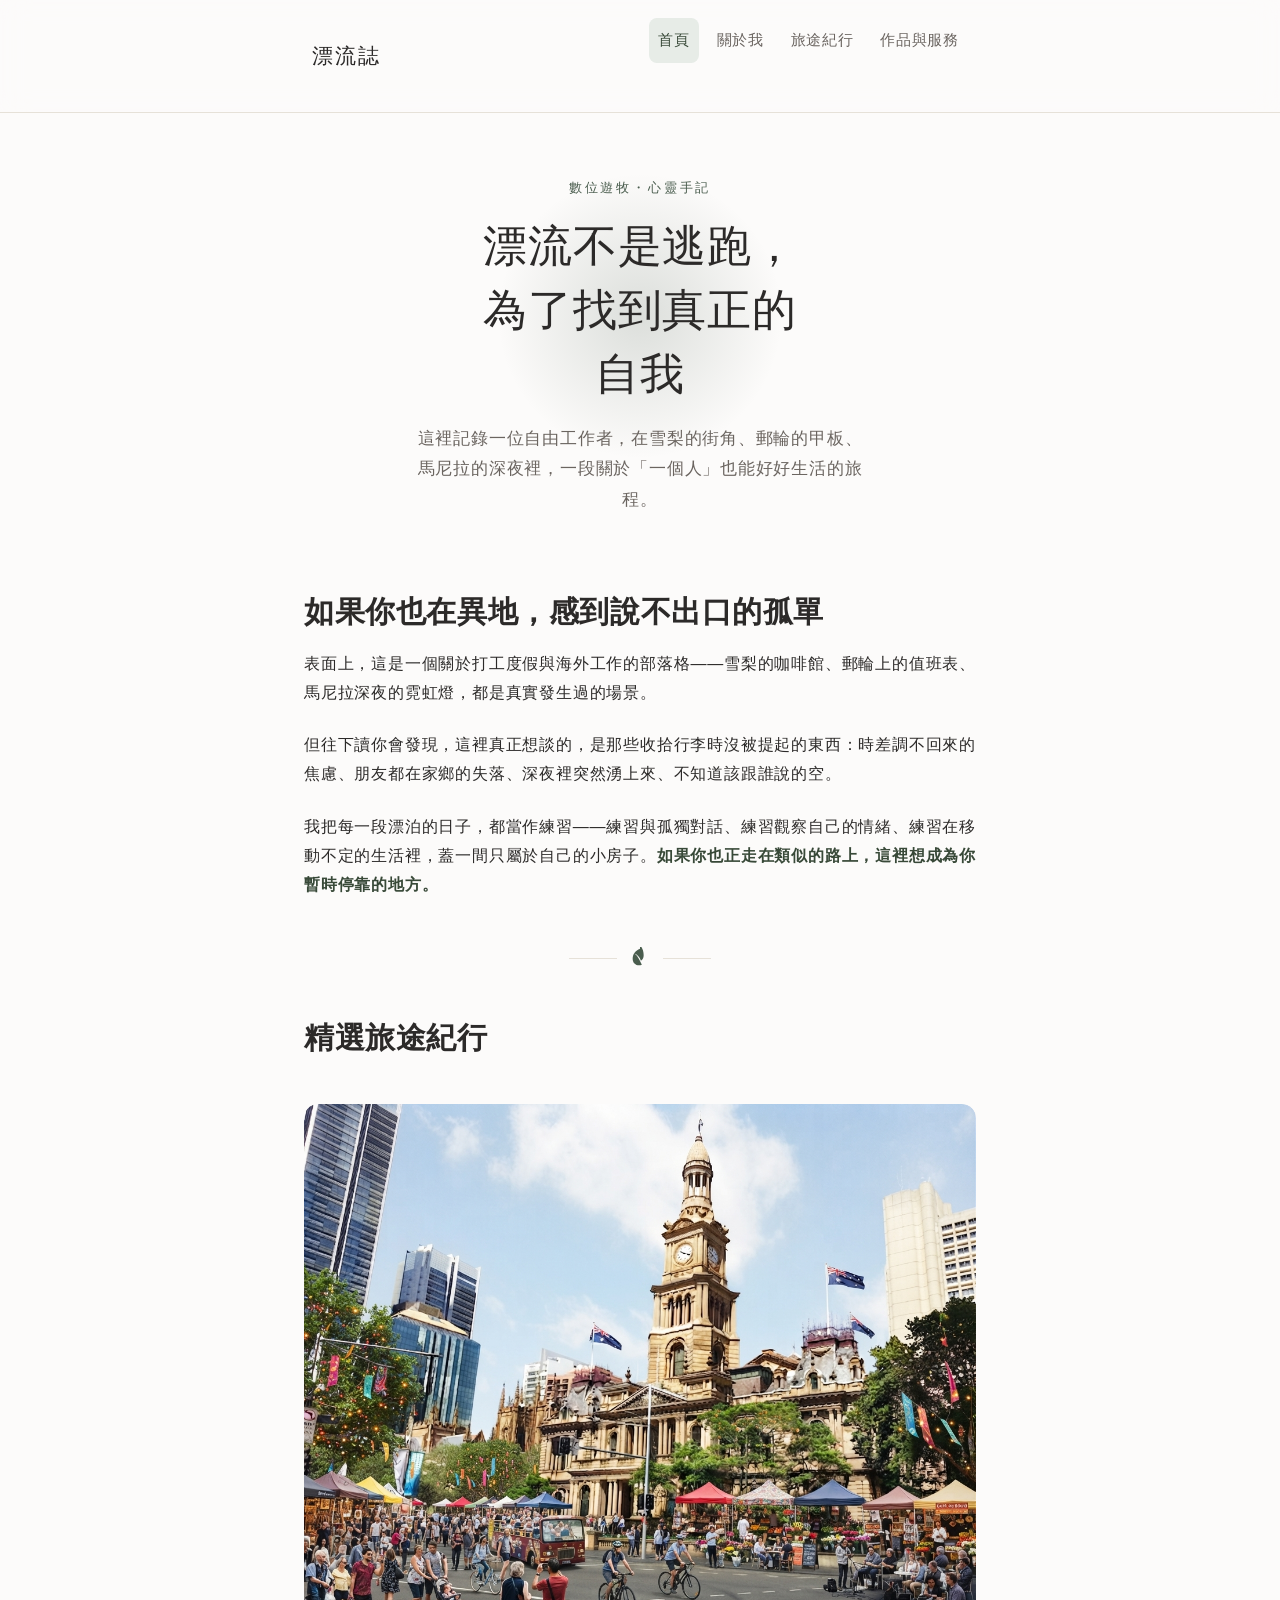
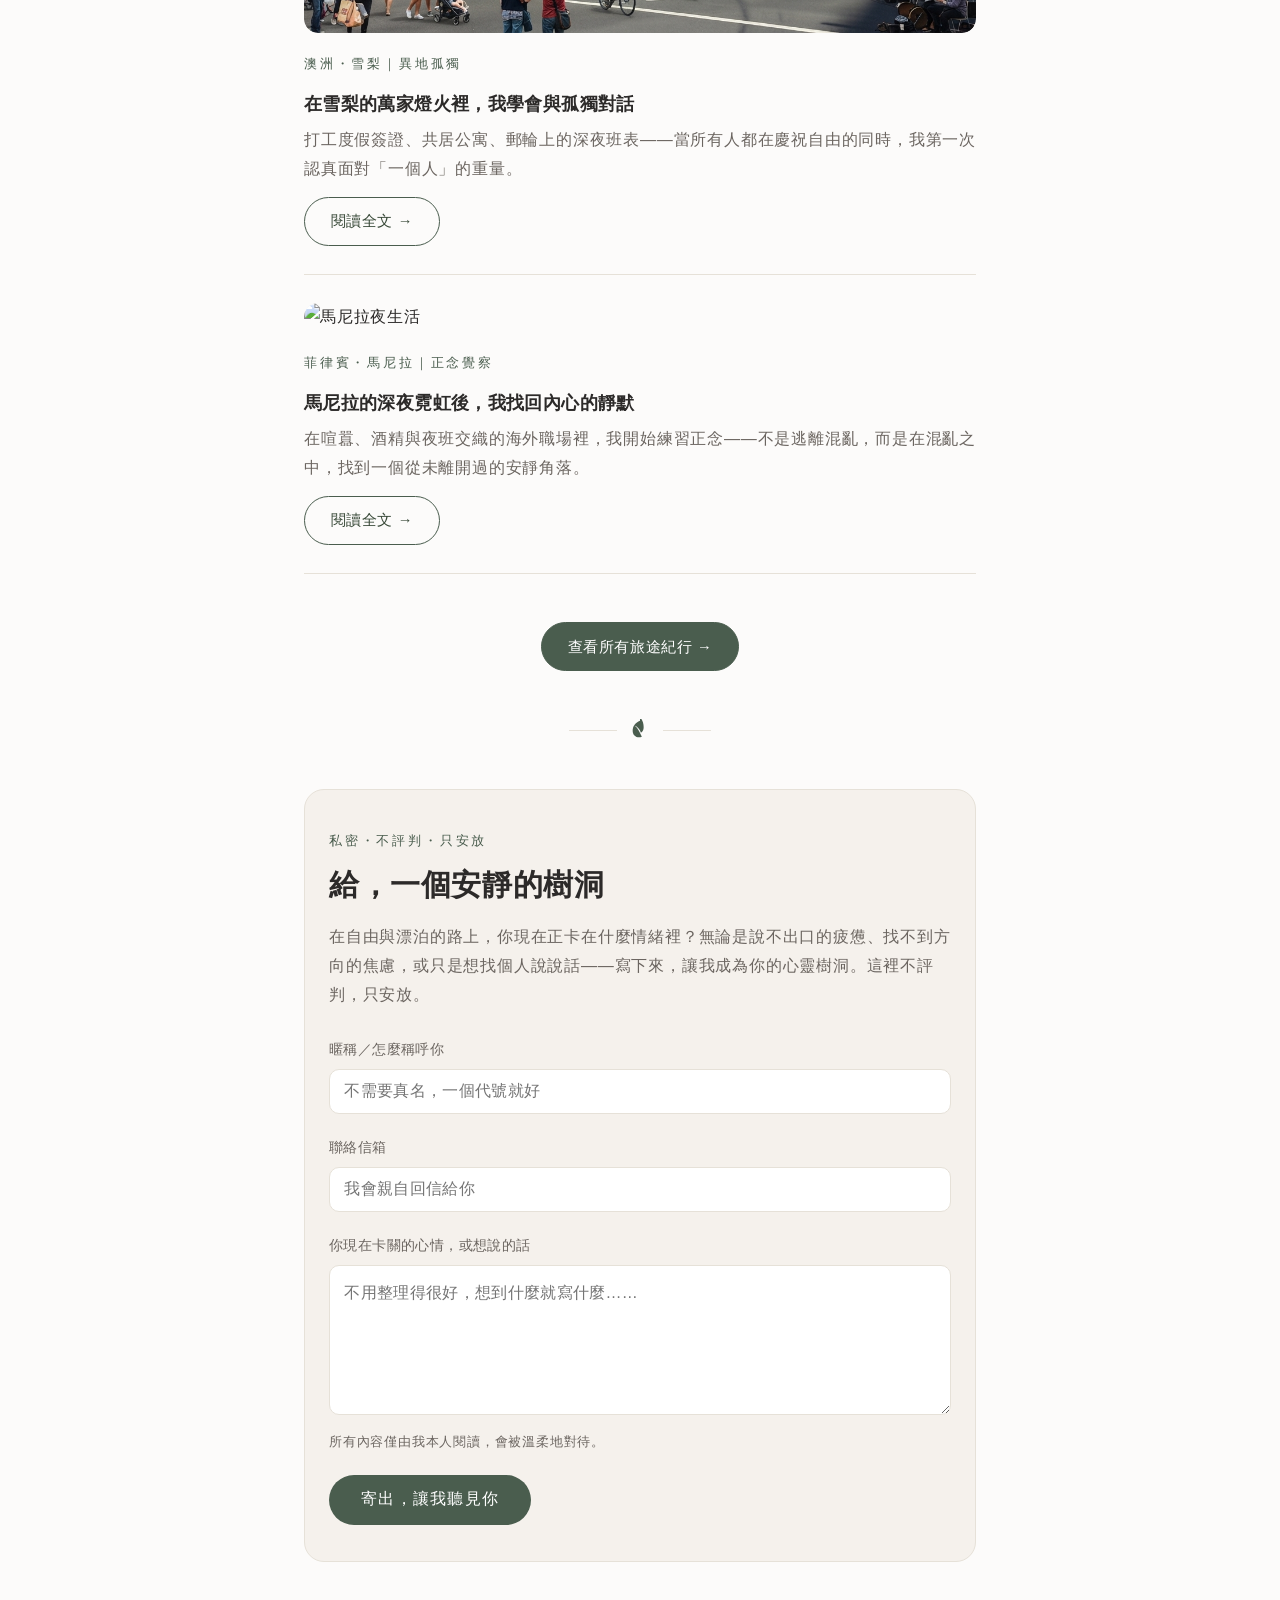
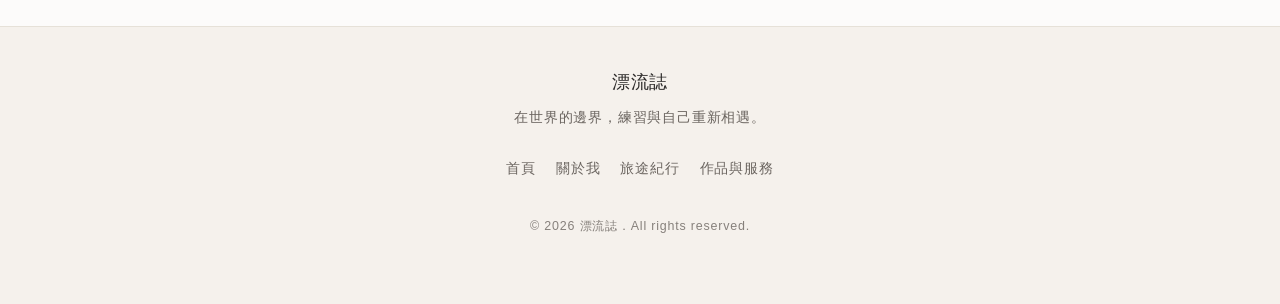
==== index.html @ 4bc253bd "first commit" ====
<!DOCTYPE html>
<html lang="zh-Hant">
<head>
  <meta charset="UTF-8">
  <meta name="viewport" content="width=device-width, initial-scale=1.0">
  <title>漂流誌｜數位遊牧與心靈成長手記 - 在異地孤獨中練習自我陪伴</title>
  <meta name="description" content="從雪梨打工度假、郵輪工作到馬尼拉夜生活海外職場，記錄一位數位遊牧者如何將異地孤獨與焦慮，轉化為正念覺察與心靈成長的內在力量。">
  <meta name="robots" content="index, follow">
  <meta property="og:type" content="website">
  <meta property="og:locale" content="zh_TW">
  <meta property="og:title" content="漂流誌｜數位遊牧與心靈成長手記">
  <meta property="og:description" content="在異地孤獨中練習自我陪伴——一位數位遊牧者的旅途與內在成長紀錄。">
  <link rel="stylesheet" href="style.css">
  <link rel="icon" href="favicon.ico">
</head>
<body>

  <header class="site-header">
    <div class="nav-wrap">
      <a href="index.html" class="logo">漂流誌</a>
      <nav class="site-nav" aria-label="主導覽">
        <ul>
          <li><a href="index.html" class="active">首頁</a></li>
          <li><a href="about.html">關於我</a></li>
          <li><a href="archive/trip.html">旅途紀行</a></li>
          <li><a href="portfolio.html">作品與服務</a></li>
        </ul>
      </nav>
    </div>
  </header>

  <main>

    <section class="hero">
      <p class="eyebrow">數位遊牧・心靈手記</p>
      <h1>漂流不是逃跑，<br>為了找到真正的自我</h1>
      <p class="lead">這裡記錄一位自由工作者，在雪梨的街角、郵輪的甲板、馬尼拉的深夜裡，一段關於「一個人」也能好好生活的旅程。</p>
    </section>

    <section aria-labelledby="intro-heading">
      <h2 id="intro-heading">如果你也在異地，感到說不出口的孤單</h2>
      <p>表面上，這是一個關於打工度假與海外工作的部落格——雪梨的咖啡館、郵輪上的值班表、馬尼拉深夜的霓虹燈，都是真實發生過的場景。</p>
      <p>但往下讀你會發現，這裡真正想談的，是那些收拾行李時沒被提起的東西：時差調不回來的焦慮、朋友都在家鄉的失落、深夜裡突然湧上來、不知道該跟誰說的空。</p>
      <p>我把每一段漂泊的日子，都當作練習——練習與孤獨對話、練習觀察自己的情緒、練習在移動不定的生活裡，蓋一間只屬於自己的小房子。<strong>如果你也正走在類似的路上，這裡想成為你暫時停靠的地方。</strong></p>
    </section>

    <div class="divider" role="presentation">
      <span class="line"></span>
      <svg viewBox="0 0 24 24" fill="none" xmlns="http://www.w3.org/2000/svg" aria-hidden="true">
        <path d="M12 2C7 4 4 8 4 13c0 4 3 7 7 7 1 0 2-.2 3-.6C12 15 10 10 6 7c3 1 6 4 7 8 2-1 3-3.5 3-6 0-5-2-9-4-11z" fill="currentColor"/>
      </svg>
      <span class="line"></span>
    </div>

    <section aria-labelledby="featured-heading">
      <h2 id="featured-heading">精選旅途紀行</h2>

      <article class="article-card">
        <figure>
          <img src="sydney.png" alt="雪梨" loading="lazy" class="article-image">
        </figure>
        <span class="eyebrow">澳洲・雪梨｜異地孤獨</span>
        <h3>在雪梨的萬家燈火裡，我學會與孤獨對話</h3>
        <p>打工度假簽證、共居公寓、郵輪上的深夜班表——當所有人都在慶祝自由的同時，我第一次認真面對「一個人」的重量。</p>
        <a class="btn" href="archive/sydney-loneliness.html">閱讀全文 →</a>
      </article>

      <article class="article-card">
        <figure>
          <img src="manila-night.png" alt="馬尼拉夜生活" loading="lazy" class="article-image">
        </figure>
        <span class="eyebrow">菲律賓・馬尼拉｜正念覺察</span>
        <h3>馬尼拉的深夜霓虹後，我找回內心的靜默</h3>
        <p>在喧囂、酒精與夜班交織的海外職場裡，我開始練習正念——不是逃離混亂，而是在混亂之中，找到一個從未離開過的安靜角落。</p>
        <a class="btn" href="archive/manila-mindfulness.html">閱讀全文 →</a>
      </article>

      <p class="text-center mt-lg"><a class="btn btn-primary" href="archive/trip.html">查看所有旅途紀行 →</a></p>
    </section>

    <div class="divider" role="presentation">
      <span class="line"></span>
      <svg viewBox="0 0 24 24" fill="none" xmlns="http://www.w3.org/2000/svg" aria-hidden="true">
        <path d="M12 2C7 4 4 8 4 13c0 4 3 7 7 7 1 0 2-.2 3-.6C12 15 10 10 6 7c3 1 6 4 7 8 2-1 3-3.5 3-6 0-5-2-9-4-11z" fill="currentColor"/>
      </svg>
      <span class="line"></span>
    </div>

    <section id="soul-box" class="soul-box" aria-labelledby="soulbox-heading">
      <p class="eyebrow">私密・不評判・只安放</p>
      <h2 id="soulbox-heading">給，一個安靜的樹洞</h2>
      <p class="intro">在自由與漂泊的路上，你現在正卡在什麼情緒裡？無論是說不出口的疲憊、找不到方向的焦慮，或只是想找個人說說話——寫下來，讓我成為你的心靈樹洞。這裡不評判，只安放。</p>

      <form class="soul-form" method="POST" action="https://formsubmit.co/kongjiewilliam@gmail.com">
        <!-- 未來填入 n8n Webhook 網址 -->

        <label for="visitor_name">暱稱／怎麼稱呼你</label>
        <input type="text" id="visitor_name" name="visitor_name" placeholder="不需要真名，一個代號就好" required>

        <label for="visitor_email">聯絡信箱</label>
        <input type="email" id="visitor_email" name="visitor_email" placeholder="我會親自回信給你" required>

        <label for="visitor_message">你現在卡關的心情，或想說的話</label>
        <textarea id="visitor_message" name="visitor_message" placeholder="不用整理得很好，想到什麼就寫什麼……" required></textarea>
        <p class="field-note">所有內容僅由我本人閱讀，會被溫柔地對待。</p>

        <button type="submit">寄出，讓我聽見你</button>
      </form>
    </section>

  </main>

  <footer class="site-footer">
    <div class="footer-wrap">
      <p class="footer-brand">漂流誌</p>
      <p class="footer-tagline">在世界的邊界，練習與自己重新相遇。</p>
      <nav class="footer-nav" aria-label="頁尾導覽">
        <ul>
          <li><a href="index.html">首頁</a></li>
          <li><a href="about.html">關於我</a></li>
          <li><a href="archive/trip.html">旅途紀行</a></li>
          <li><a href="portfolio.html">作品與服務</a></li>
        </ul>
      </nav>
      <p class="footer-copy">&copy; 2026 漂流誌．All rights reserved.</p>
    </div>
  </footer>

</body>
</html>
---- style.css ----
/* ==========================================================================
   漂流誌 Drift Chronicle — 全域樣式表
   設計語彙：溫暖微米白／深炭灰／鼠尾草綠／大地駝色
   原則：手機優先、極致輕量、無框架、無多餘 JS
   ========================================================================== */

/* ---- 1. Reset ---- */
*,
*::before,
*::after {
  box-sizing: border-box;
  margin: 0;
  padding: 0;
}

html {
  -webkit-text-size-adjust: 100%;
  scroll-behavior: smooth;
}

img,
svg {
  display: block;
  max-width: 100%;
}

/* ---- 2. Design Tokens ---- */
:root {
  /* 色彩計畫 */
  --color-bg: #fcfbfa;
  --color-bg-alt: #f5f1ec;
  --color-bg-header: rgba(252, 251, 250, 0.82);
  --color-text: #2c2a29;
  --color-text-soft: #6b6560;
  --color-accent: #4a5d4e;
  --color-accent-dark: #384938;
  --color-accent-light: #e7ece7;
  --color-link: #8c7355;
  --color-link-dark: #6f5a42;
  --color-border: #e6e1d8;

  /* 字體 */
  --font-heading: Georgia, "Songti TC", "PMingLiU", "Noto Serif TC", serif;
  --font-body: -apple-system, BlinkMacSystemFont, "PingFang TC",
    "Microsoft JhengHei", "Helvetica Neue", "Noto Sans TC", sans-serif;

  /* 版面 */
  --max-width: 720px;
  --side-pad: 24px;
  --radius: 14px;
}

/* ---- 3. Base ---- */
body {
  background: var(--color-bg);
  color: var(--color-text);
  font-family: var(--font-body);
  font-size: 16px;
  line-height: 1.8;
  letter-spacing: 0.05em;
  -webkit-font-smoothing: antialiased;
  text-rendering: optimizeLegibility;
}

h1,
h2,
h3,
h4 {
  font-family: var(--font-heading);
  font-weight: 600;
  line-height: 1.45;
  letter-spacing: 0.02em;
  color: var(--color-text);
}

h1 {
  font-size: clamp(1.75rem, 5vw, 2.75rem);
  font-weight: 400;
}

h2 {
  font-size: clamp(1.35rem, 3.6vw, 1.85rem);
  font-weight: 600;
  margin: 2.25rem 0 1rem;
}

h3 {
  font-size: 1.15rem;
  font-weight: 600;
  margin: 1.5rem 0 0.75rem;
}

p {
  margin-bottom: 1.5em;
}

a {
  color: var(--color-link);
  text-decoration: underline;
  text-underline-offset: 3px;
  text-decoration-thickness: 1px;
}

a:hover {
  color: var(--color-link-dark);
}

a:focus-visible,
button:focus-visible,
input:focus-visible,
textarea:focus-visible {
  outline: 2px solid var(--color-accent);
  outline-offset: 3px;
}

strong {
  color: var(--color-accent-dark);
}

blockquote {
  border-left: 3px solid var(--color-accent);
  padding-left: 1.25rem;
  margin: 2.25rem 0;
  font-style: italic;
  color: var(--color-text-soft);
  font-size: 1.05rem;
}

ul,
ol {
  padding-left: 1.4rem;
  margin-bottom: 1.5em;
}

li {
  margin-bottom: 0.5em;
}

hr.rule {
  border: none;
  border-top: 1px solid var(--color-border);
  margin: 2.5rem 0;
}

/* ---- 4. 導覽列 Header / Nav（手機優先：垂直排列，桌面轉橫向）---- */
.site-header {
  position: sticky;
  top: 0;
  z-index: 100;
  background: var(--color-bg-header);
  backdrop-filter: blur(14px);
  -webkit-backdrop-filter: blur(14px);
  border-bottom: 1px solid var(--color-border);
}

.nav-wrap {
  max-width: var(--max-width);
  margin: 0 auto;
  padding: 0.85rem var(--side-pad) 0.6rem;
}

.logo {
  font-family: var(--font-heading);
  font-size: 1.3rem;
  letter-spacing: 0.1em;
  color: var(--color-text);
  text-decoration: none;
  display: inline-block;
}

.logo:hover {
  color: var(--color-accent-dark);
}

.site-nav ul {
  list-style: none;
  display: flex;
  flex-direction: column;
  gap: 0.15rem;
  margin-top: 0.6rem;
  padding: 0;
}

.site-nav a {
  display: block;
  padding: 0.55rem 0.6rem;
  border-radius: 8px;
  color: var(--color-text-soft);
  text-decoration: none;
  font-size: 0.95rem;
  letter-spacing: 0.04em;
}

.site-nav a:hover,
.site-nav a.active {
  color: var(--color-accent-dark);
  background: var(--color-accent-light);
}

@media (min-width: 768px) {
  .nav-wrap {
    display: flex;
    align-items: center;
    justify-content: space-between;
    padding: 1.1rem 32px;
  }
  .site-nav ul {
    flex-direction: row;
    gap: 0.5rem;
    margin-top: 0;
  }
}

/* ---- 5. 主內文容器 ---- */
main {
  max-width: var(--max-width);
  margin: 0 auto;
  padding: 0 var(--side-pad);
}

/* ---- 6. Hero 區塊（呼吸感光暈為簽名視覺元素）---- */
.hero {
  position: relative;
  text-align: center;
  padding: 3.75rem 0 2.5rem;
  overflow: hidden;
}

.hero::before {
  content: "";
  position: absolute;
  top: 46%;
  left: 50%;
  width: 320px;
  height: 320px;
  background: radial-gradient(circle, rgba(74, 93, 78, 0.18), transparent 70%);
  transform: translate(-50%, -50%) scale(0.9);
  animation: breathe 6s ease-in-out infinite;
  z-index: -1;
}

@keyframes breathe {
  0%,
  100% {
    transform: translate(-50%, -50%) scale(0.85);
    opacity: 0.55;
  }
  50% {
    transform: translate(-50%, -50%) scale(1.2);
    opacity: 1;
  }
}

@media (prefers-reduced-motion: reduce) {
  .hero::before {
    animation: none;
  }
}

.eyebrow {
  display: inline-block;
  font-size: 0.8rem;
  letter-spacing: 0.22em;
  color: var(--color-accent);
  text-transform: uppercase;
  margin-bottom: 1rem;
}

.hero h1 {
  max-width: 15ch;
  margin: 0 auto;
}

.hero .lead {
  max-width: 48ch;
  margin: 1.1rem auto 0;
  color: var(--color-text-soft);
  font-size: 1.05rem;
}

/* ---- 7. 分隔符（葉形簽名圖示，取代通用編號標記）---- */
.divider {
  display: flex;
  align-items: center;
  justify-content: center;
  gap: 0.75rem;
  margin: 3rem 0;
  color: var(--color-accent);
}

.divider .line {
  height: 1px;
  width: 48px;
  background: var(--color-border);
}

.divider svg {
  width: 22px;
  height: 22px;
}

/* ---- 8. 卡片：文章 / 服務 ---- */
.article-card {
  padding: 1.75rem 0;
  border-bottom: 1px solid var(--color-border);
}

.article-card:last-child {
  border-bottom: none;
}

.article-card figure {
  margin: 0 0 1rem;
  border-radius: var(--radius);
  overflow: hidden;
}

.article-card img {
  width: 100%;
  height: auto;
  border-radius: var(--radius);
}

.article-card h2,
.article-card h3 {
  margin: 0 0 0.5rem;
}

.article-card p {
  color: var(--color-text-soft);
  margin-bottom: 0.85rem;
}

.service-card {
  background: var(--color-bg-alt);
  border: 1px solid var(--color-border);
  border-radius: var(--radius);
  padding: 1.85rem;
  margin-bottom: 1.5rem;
}

.service-card h3 {
  margin-top: 0;
  color: var(--color-accent-dark);
}

.service-card .price {
  display: inline-block;
  font-size: 0.82rem;
  letter-spacing: 0.05em;
  color: var(--color-text-soft);
  background: #fff;
  border: 1px solid var(--color-border);
  border-radius: 999px;
  padding: 0.25rem 0.9rem;
  margin-top: 0.5rem;
}

/* ---- 9. 按鈕 / 連結型 CTA ---- */
.btn {
  display: inline-block;
  padding: 0.65rem 1.6rem;
  border: 1px solid var(--color-accent);
  color: var(--color-accent-dark);
  border-radius: 999px;
  text-decoration: none;
  font-size: 0.92rem;
  letter-spacing: 0.04em;
  transition: background 0.2s ease, color 0.2s ease;
}

.btn:hover {
  background: var(--color-accent);
  color: #fff;
}

.btn-primary {
  background: var(--color-accent);
  color: #fff;
  border-color: var(--color-accent);
}

.btn-primary:hover {
  background: var(--color-accent-dark);
  color: #fff;
}

/* ---- 10. 心靈樹洞表單 ---- */
.soul-box {
  background: var(--color-bg-alt);
  border: 1px solid var(--color-border);
  border-radius: 20px;
  padding: 2.25rem 1.5rem;
  margin: 3rem 0 3.5rem;
}

.soul-box .eyebrow {
  margin-bottom: 0.75rem;
}

.soul-box h2 {
  margin-top: 0;
}

.soul-box .intro {
  color: var(--color-text-soft);
  margin-bottom: 1.75rem;
}

.soul-form label {
  display: block;
  font-size: 0.85rem;
  letter-spacing: 0.03em;
  color: var(--color-text-soft);
  margin-bottom: 0.4rem;
}

.soul-form input,
.soul-form textarea {
  width: 100%;
  padding: 0.8rem 0.9rem;
  margin-bottom: 1.35rem;
  border: 1px solid var(--color-border);
  border-radius: 10px;
  background: #fff;
  font-family: var(--font-body);
  font-size: 1rem;
  color: var(--color-text);
  letter-spacing: 0.02em;
}

.soul-form textarea {
  min-height: 150px;
  resize: vertical;
  line-height: 1.7;
}

.soul-form .field-note {
  font-size: 0.8rem;
  color: var(--color-text-soft);
  margin-top: -1rem;
  margin-bottom: 1.35rem;
}

.soul-form button {
  width: 100%;
  background: var(--color-accent);
  color: #fff;
  border: none;
  padding: 0.9rem 2rem;
  border-radius: 999px;
  font-size: 1rem;
  letter-spacing: 0.08em;
  cursor: pointer;
  font-family: var(--font-body);
  transition: background 0.2s ease;
}

.soul-form button:hover {
  background: var(--color-accent-dark);
}

@media (min-width: 480px) {
  .soul-form button {
    width: auto;
  }
}

/* ---- 11. Figure / Caption ---- */
figure {
  margin: 2rem 0;
}

figcaption {
  font-size: 0.82rem;
  color: var(--color-text-soft);
  margin-top: 0.6rem;
  text-align: center;
  letter-spacing: 0.03em;
}

/* ---- 12. 文章專屬版型 ---- */
.article-header {
  padding: 2.5rem 0 1.5rem;
  text-align: center;
}

.article-header .meta {
  font-size: 0.85rem;
  color: var(--color-text-soft);
  margin-top: 1rem;
}

.article-body p {
  margin-bottom: 1.6em;
}

/* ---- 13. Footer ---- */
.site-footer {
  border-top: 1px solid var(--color-border);
  margin-top: 4rem;
  padding: 2.5rem var(--side-pad) 3rem;
  background: var(--color-bg-alt);
}

.footer-wrap {
  max-width: var(--max-width);
  margin: 0 auto;
  text-align: center;
}

.footer-brand {
  font-family: var(--font-heading);
  font-size: 1.1rem;
  color: var(--color-text);
  margin-bottom: 0.4rem;
}

.footer-tagline {
  font-size: 0.9rem;
  color: var(--color-text-soft);
  margin-bottom: 1.5rem;
}

.footer-nav ul {
  list-style: none;
  display: flex;
  flex-wrap: wrap;
  justify-content: center;
  gap: 1.25rem;
  padding: 0;
  margin-bottom: 1.5rem;
}

.footer-nav a {
  color: var(--color-text-soft);
  text-decoration: none;
  font-size: 0.9rem;
}

.footer-nav a:hover {
  color: var(--color-accent-dark);
}

.footer-copy {
  font-size: 0.78rem;
  color: var(--color-text-soft);
  opacity: 0.8;
}

/* ---- 14. 關於頁專屬 ---- */
.about-portrait {
  border-radius: var(--radius);
  overflow: hidden;
  margin: 2rem 0;
}

.pull-note {
  background: var(--color-accent-light);
  border-radius: var(--radius);
  padding: 1.5rem 1.75rem;
  margin: 2rem 0;
  color: var(--color-accent-dark);
  font-size: 0.98rem;
}

/* ---- 15. Utility ---- */
.text-center {
  text-align: center;
}

.mt-lg {
  margin-top: 3rem;
}
/* --- 手機版：強制精簡 Header --- */
@media (max-width: 768px) {
    .site-header {
        position: relative !important; /* 確保不被絕對定位撐開 */
        padding: 5px 0 !important;     /* 將上下留白壓縮到極致 */
        height: auto !important;       /* 讓高度隨內容自動縮放 */
        min-height: 0 !important;      /* 移除所有隱形的最小高度限制 */
    }

    /* 將導覽列改為水平並縮小間距 */
    .site-nav {
        margin: 0 !important;
        padding: 0 !important;
    }
    
    .site-nav ul {
        display: flex !important;      /* 強制水平排列 */
        justify-content: center;
        padding: 0 !important;
        margin: 0 !important;
    }

    .site-nav li {
        margin: 0 8px !important;      /* 減少項目間距 */
    }
}
/* 針對 article 內的圖片進行 100% 寬度設定 */
article figure img {
    width: 100% !important;
    height: auto !important;
    max-width: 100% !important;
    display: block !important;
    border-radius: 8px;
}
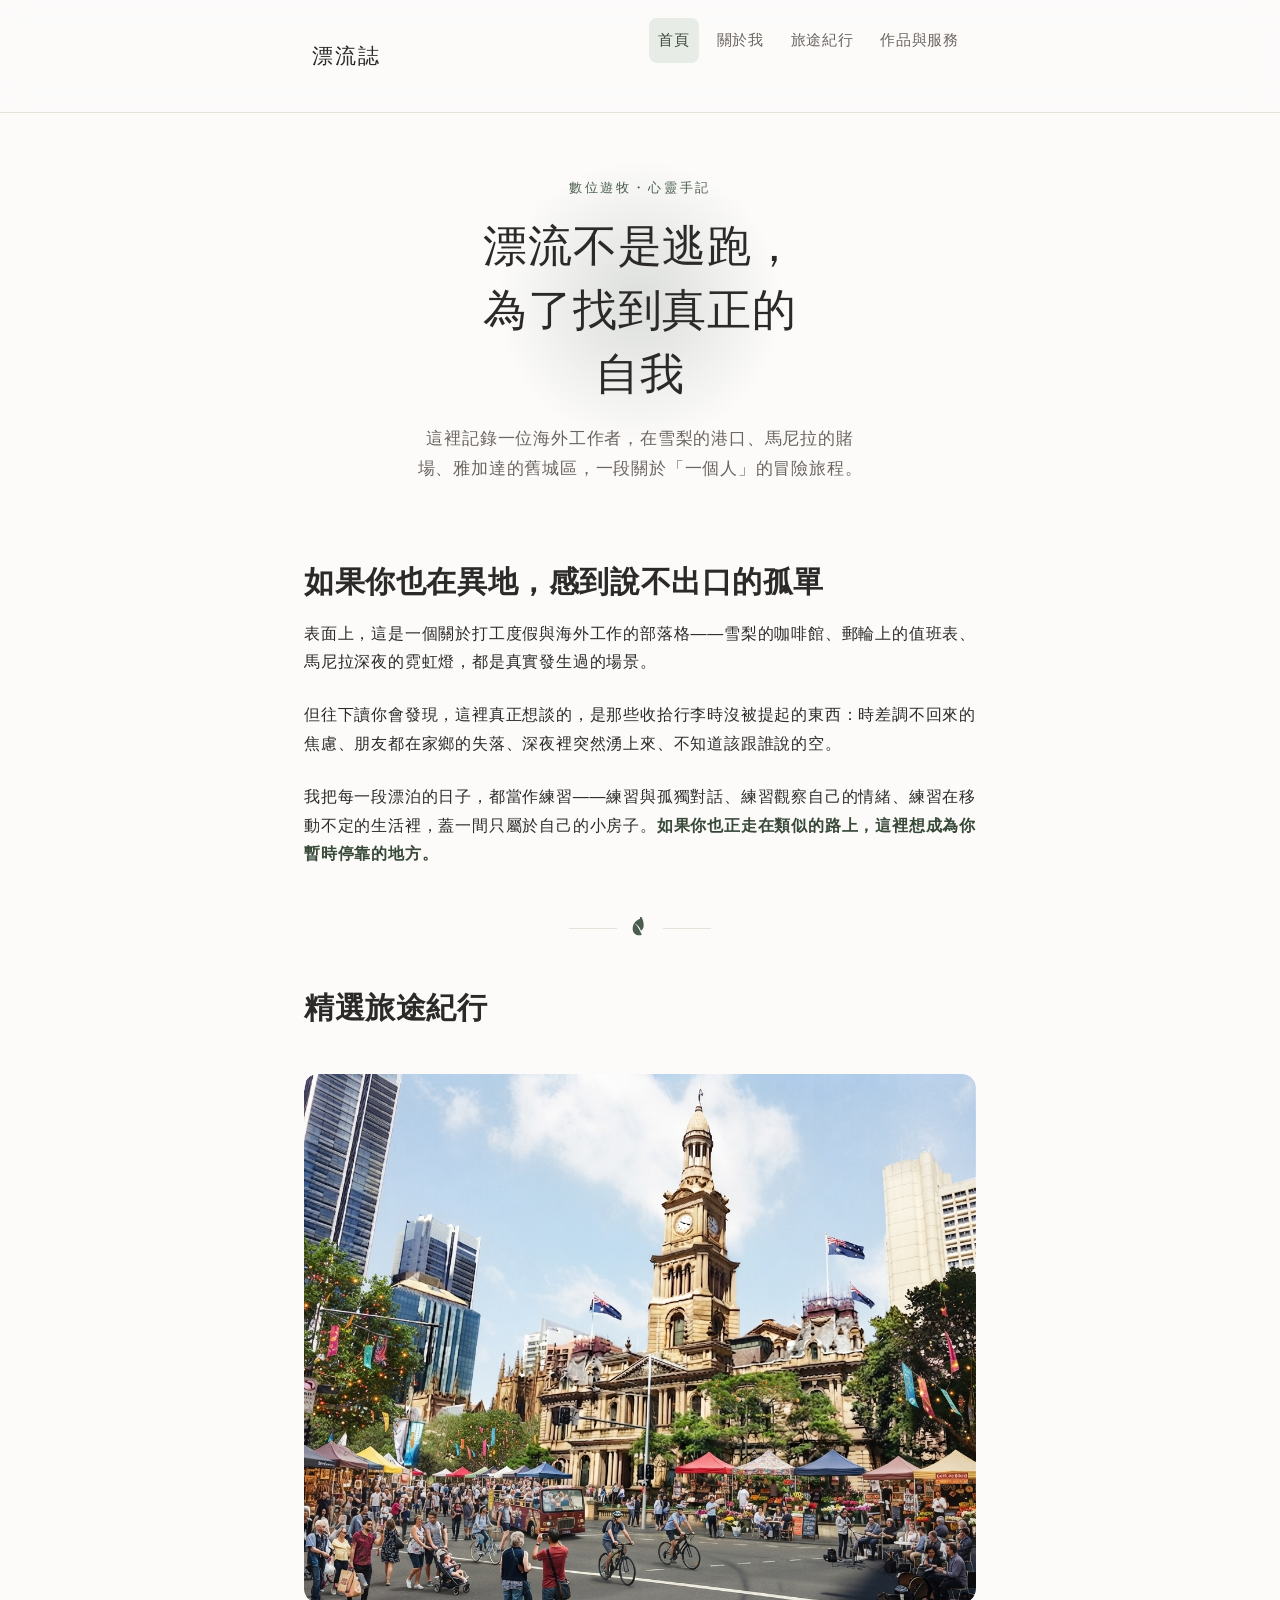
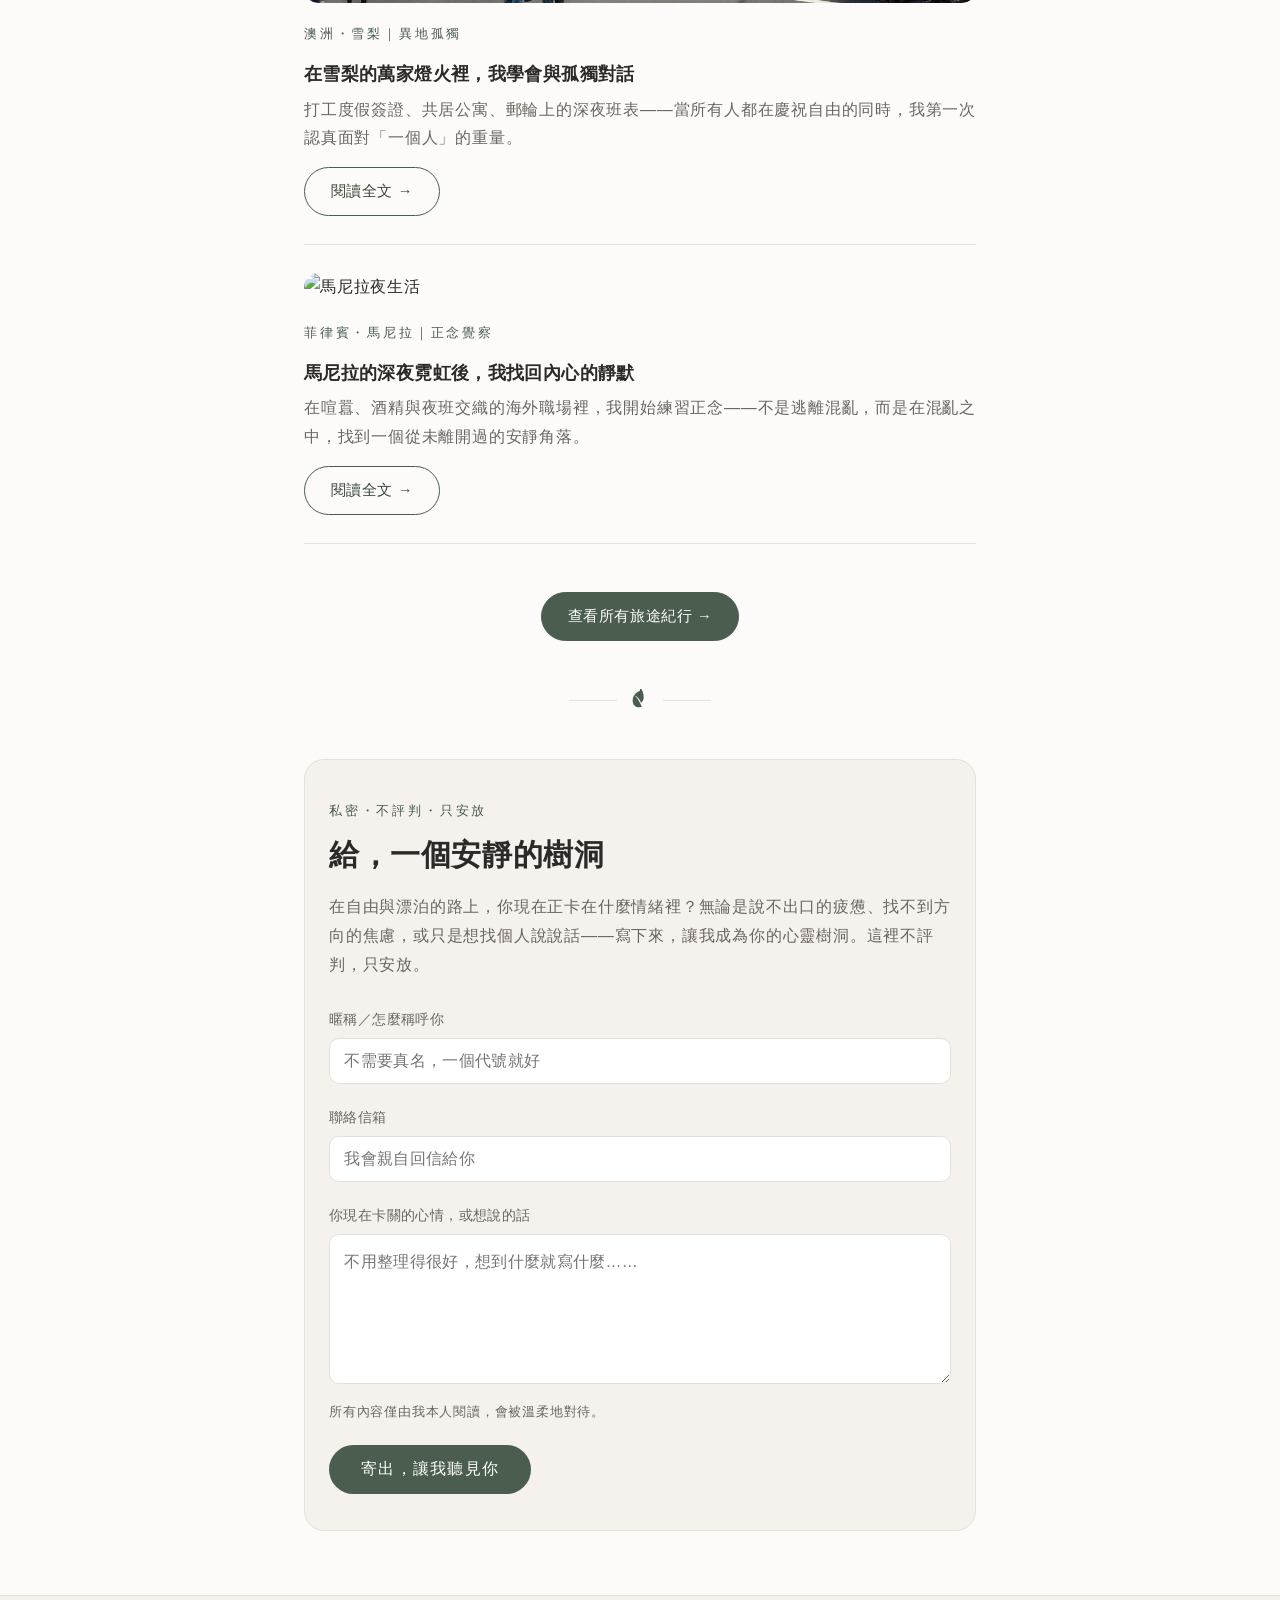
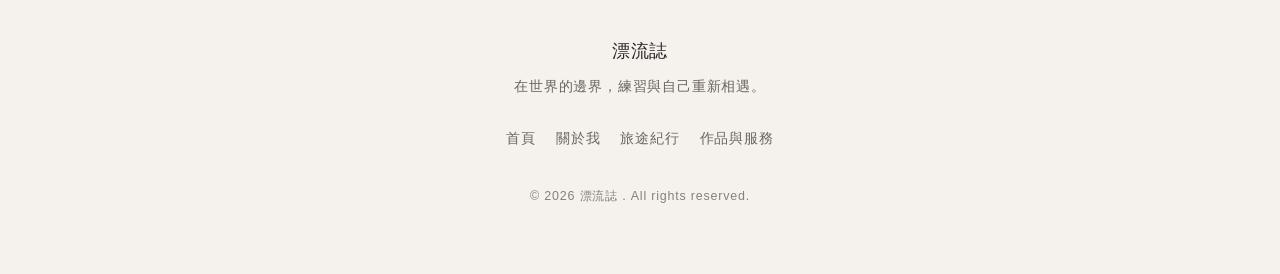
==== commit 18ef6851: "更新網站檔案" ====
--- a/index.html
+++ b/index.html
@@ -3,13 +3,14 @@
 <head>
   <meta charset="UTF-8">
   <meta name="viewport" content="width=device-width, initial-scale=1.0">
-  <title>漂流誌｜數位遊牧與心靈成長手記 - 在異地孤獨中練習自我陪伴</title>
-  <meta name="description" content="從雪梨打工度假、郵輪工作到馬尼拉夜生活海外職場，記錄一位數位遊牧者如何將異地孤獨與焦慮，轉化為正念覺察與心靈成長的內在力量。">
+  <title>漂流誌｜海外工作顧問與數位遊牧規劃 - 在異地找回內心的平靜與自由</title>
+  <meta name="description" content="一位數位遊牧者的海外工作手記。從澳洲打工度假、菲律賓職涯到全球各地旅遊生活，將異地工作的挑戰與孤獨，轉化為心靈成長的內在力量。透過分享與陪伴，找回你內心的平靜與生活秩序。">
   <meta name="robots" content="index, follow">
   <meta property="og:type" content="website">
   <meta property="og:locale" content="zh_TW">
   <meta property="og:title" content="漂流誌｜數位遊牧與心靈成長手記">
   <meta property="og:description" content="在異地孤獨中練習自我陪伴——一位數位遊牧者的旅途與內在成長紀錄。">
+  <meta name="google-site-verification" content="Zn6QaRpd4lw5NyIdkUQgFmo19a2wK8s1I3Xby5nv1Mw" />
   <link rel="stylesheet" href="style.css">
   <link rel="icon" href="favicon.ico">
 </head>
@@ -34,7 +35,7 @@
     <section class="hero">
       <p class="eyebrow">數位遊牧・心靈手記</p>
       <h1>漂流不是逃跑，<br>為了找到真正的自我</h1>
-      <p class="lead">這裡記錄一位自由工作者，在雪梨的街角、郵輪的甲板、馬尼拉的深夜裡，一段關於「一個人」也能好好生活的旅程。</p>
+      <p class="lead">這裡記錄一位海外工作者，在雪梨的港口、馬尼拉的賭場、雅加達的舊城區，一段關於「一個人」的冒險旅程。</p>
     </section>
 
     <section aria-labelledby="intro-heading">
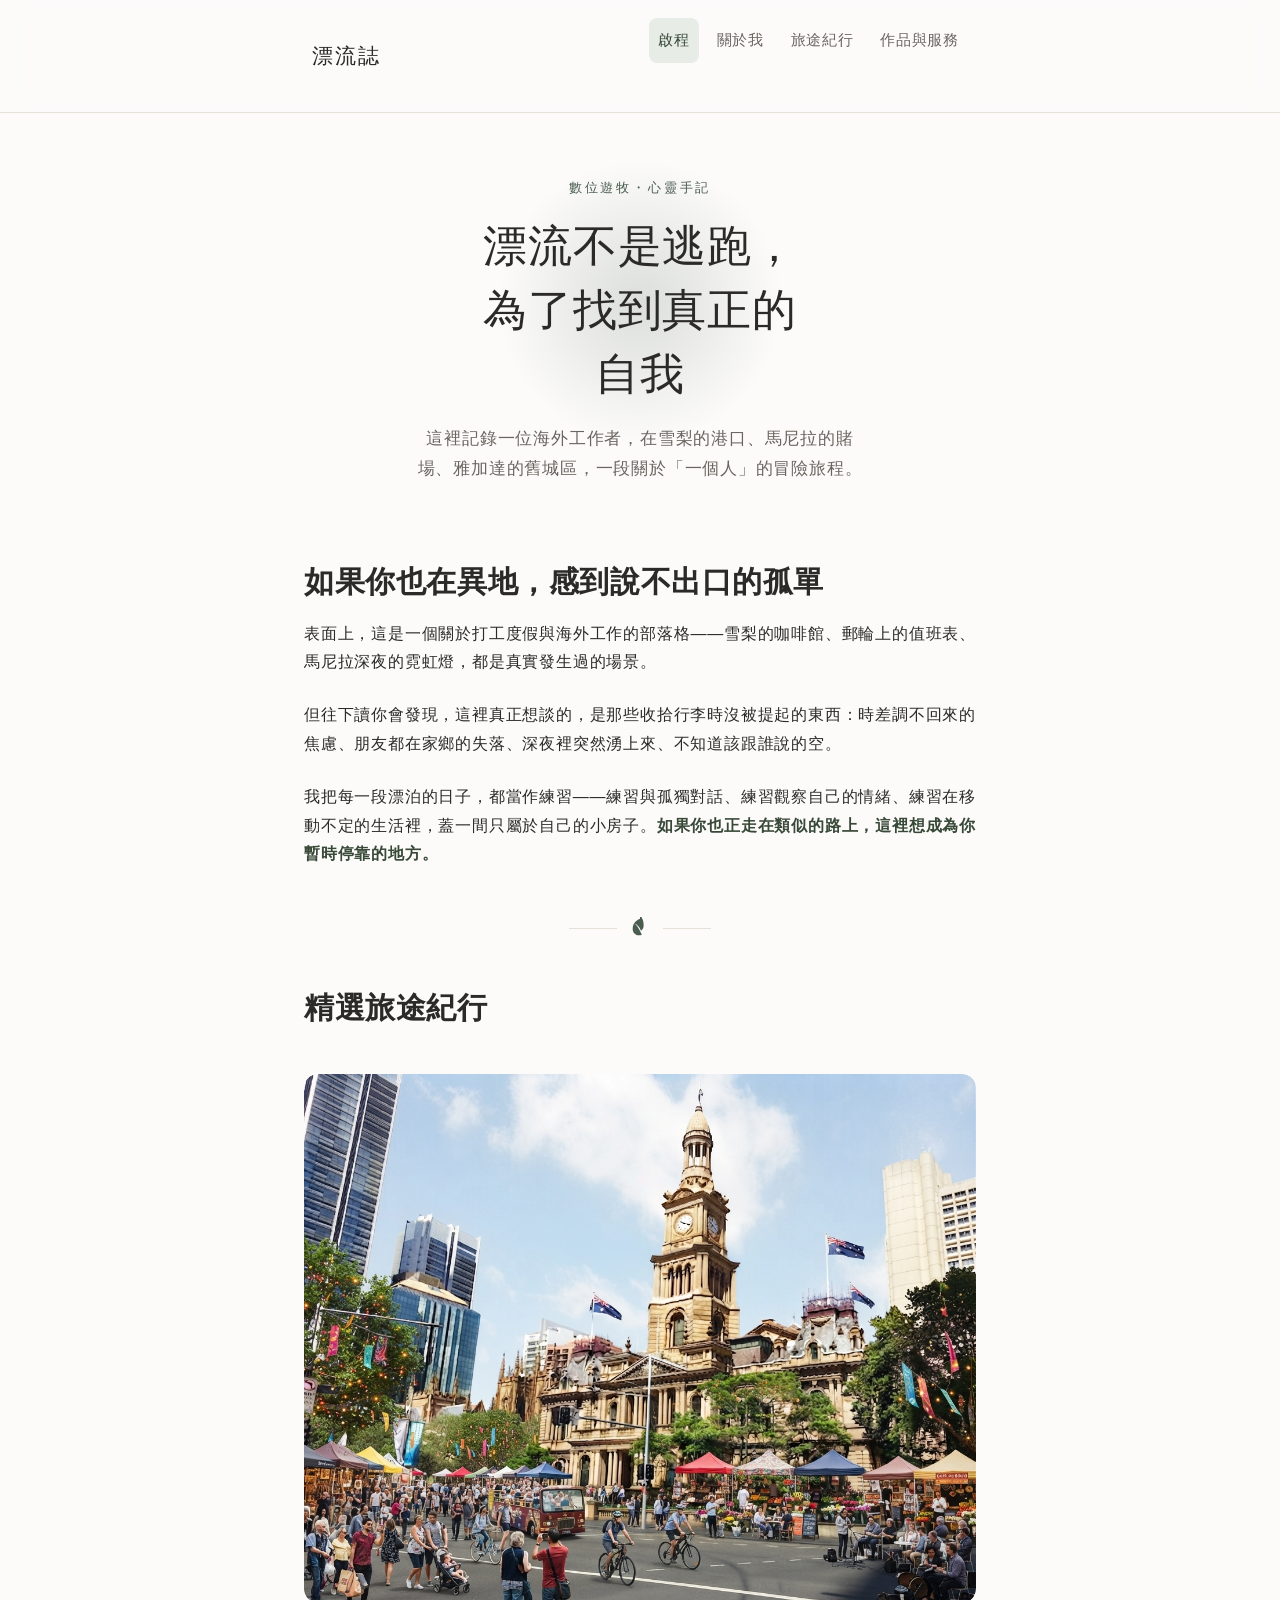
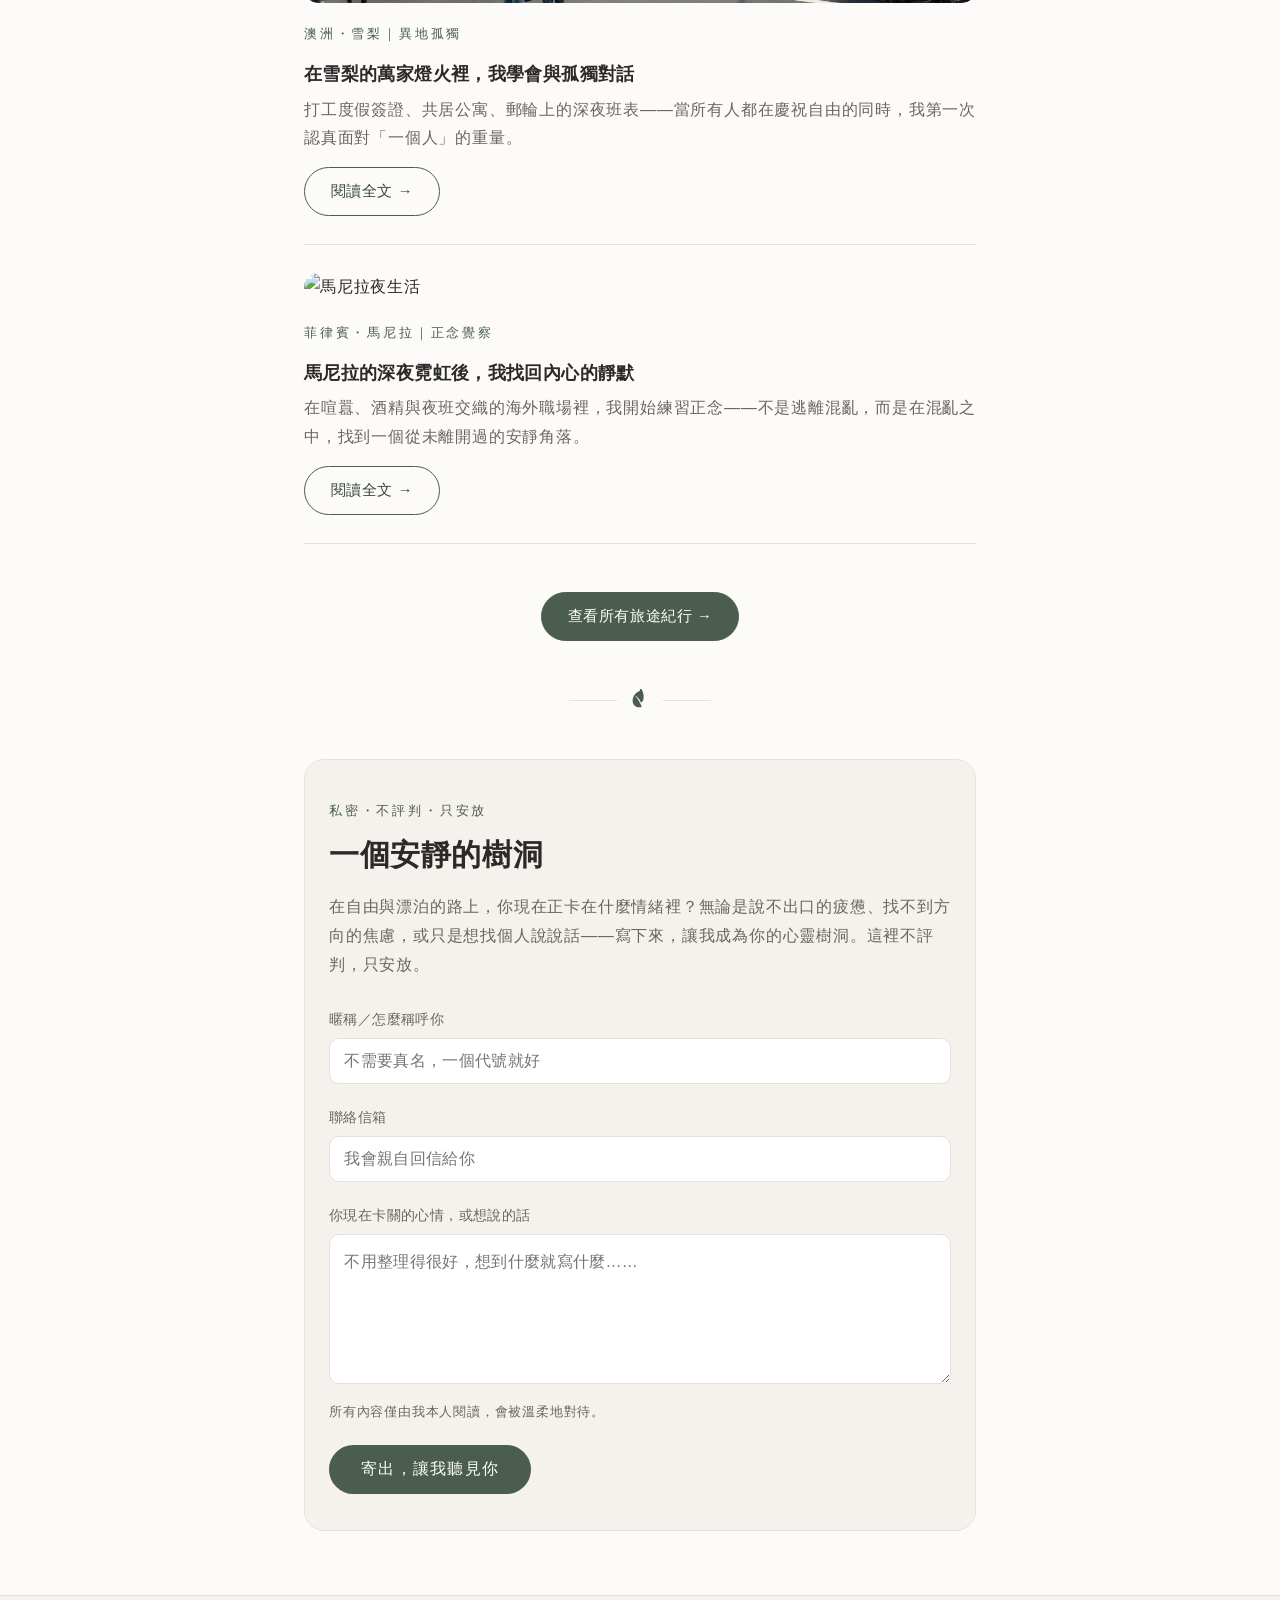
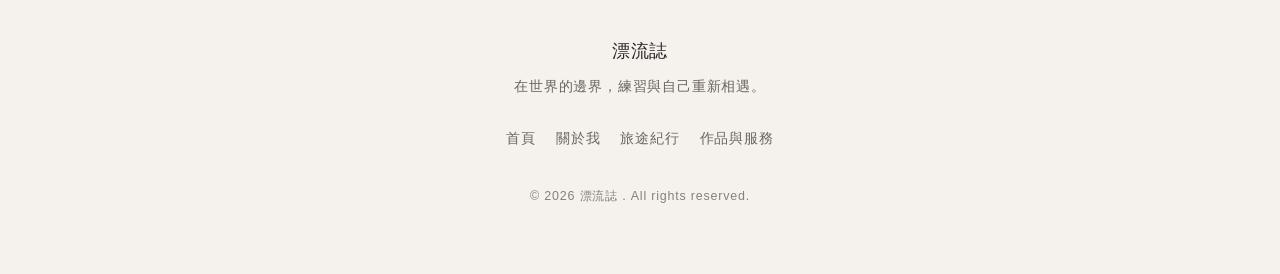
==== commit bdcc1bde: "全部更新" ====
--- a/index.html
+++ b/index.html
@@ -21,7 +21,7 @@
       <a href="index.html" class="logo">漂流誌</a>
       <nav class="site-nav" aria-label="主導覽">
         <ul>
-          <li><a href="index.html" class="active">首頁</a></li>
+          <li><a href="index.html" class="active">啟程</a></li>
           <li><a href="about.html">關於我</a></li>
           <li><a href="archive/trip.html">旅途紀行</a></li>
           <li><a href="portfolio.html">作品與服務</a></li>
@@ -89,7 +89,7 @@
 
     <section id="soul-box" class="soul-box" aria-labelledby="soulbox-heading">
       <p class="eyebrow">私密・不評判・只安放</p>
-      <h2 id="soulbox-heading">給，一個安靜的樹洞</h2>
+      <h2 id="soulbox-heading">一個安靜的樹洞</h2>
       <p class="intro">在自由與漂泊的路上，你現在正卡在什麼情緒裡？無論是說不出口的疲憊、找不到方向的焦慮，或只是想找個人說說話——寫下來，讓我成為你的心靈樹洞。這裡不評判，只安放。</p>
 
       <form class="soul-form" method="POST" action="https://formsubmit.co/kongjiewilliam@gmail.com">
--- a/style.css
+++ b/style.css
@@ -605,4 +605,36 @@
     max-width: 100% !important;
     display: block !important;
     border-radius: 8px;
+}
+/* 進階社群按鈕樣式 */
+.social-links {
+  display: flex;
+  gap: 20px; 
+  margin-top: 40px; 
+  padding: 20px 0;
+  border-top: 1px solid var(--border); /* 使用網站本身的邊框變數 */
+}
+
+.social-links a {
+  display: inline-flex;
+  width: 50px; 
+  height: 50px;
+  align-items: center;
+  justify-content: center;
+  border: 1px solid var(--border);
+  border-radius: 50%; /* 圓形按鈕 */
+  background: var(--surface-2);
+  color: var(--text-primary);
+  text-decoration: none;
+  transition: all 0.3s ease;
+}
+
+.social-links a:hover {
+  background: var(--surface-1);
+  transform: translateY(-5px); /* 滑鼠移入的浮動效果 */
+  box-shadow: 0 5px 10px rgba(0,0,0,0.1);
+}
+
+.social-links i {
+  font-size: 24px;
 }
